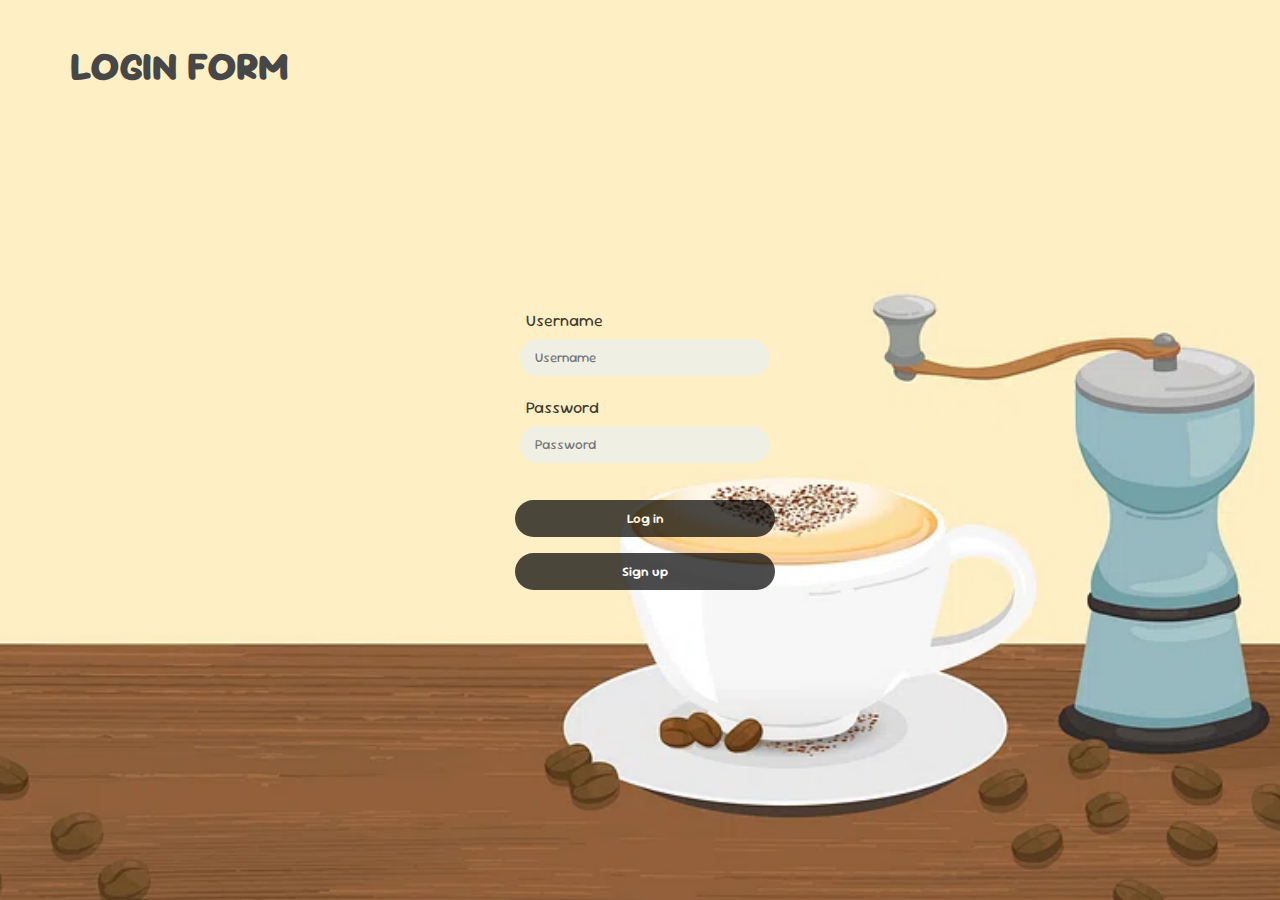
==== index.html @ f9ab08a7 "Add files via upload" ====
<!DOCTYPE html>
<html lang="en">
<head>
    <meta charset="UTF-8">
    <meta name="viewport" content="width=device-width, initial-scale=1.0">
    <title>Login</title>
    <link rel="stylesheet" href="login_design.css">
</head>
<body>
    <div id="login-form" class="form">
        <div class="sub-form">
            <h2>LOGIN FORM</h2>
            <form action="login.php" method="POST">
                <label for="user">Username</label> <br>
                <input type="text" id="username" name="username" placeholder="Username" required> <br>
                <label for="pass">Password</label> <br>
                <input type="password" id="password" name="password" placeholder="Password" required> <br>
                <button name="login" type="submit">Log in</button>   
            </form>
            <a href="signup.php"><button type="button" class="signup-btn">Sign up</button></a>
        </div>
    </div>
</body>
</html>
---- login_design.css ----
@import url('https://fonts.googleapis.com/css2?family=Sour+Gummy:ital,wght@0,100..900;1,100..900&display=swap');
* {
    padding: 0;
    margin: 0;
    box-sizing: border-box; 
    font-family: "Sour Gummy", sans-serif;
}
body {
    height: 100vh;
    background-image: url(coffee.jpg);
    background-size: cover;
    background-position: center;
    background-repeat: no-repeat;
    display: flex;
    justify-content: center;
    align-items: center;
}
button {
    padding: 10px 50px;
    border-radius: 50px;
    color: white;
    margin-top: 1rem;
    cursor: pointer;
    outline: none;
    border-width: 5;
    border: #000000;
    background-color: #000000;
    font-weight: 600;
    font-size: small;
    width: 100%;
    margin-left: 5px;
    border-color: white;
    opacity: 70%;
}
h2 {
    position: absolute;
    top: -40px ;
    left:-70px ;
    padding: 30px 70px;
    display: flex;
    font-size: 40px;
    margin-top: 50px;
    margin-left: 70px;
    font-weight: 800;
    unicode-bidi: isolate;
    color: #474747;
}
label {
    padding-left: 16px;
    opacity: 0.75;
}
input {
    display: block; 
    border-radius: 50px;
    border-style: none;
    outline: none;
    margin-top: 8px;
    padding: 10px 15px; 
    width: 250px; 
    background-color: #eaeeedc5;
   
    margin-left: 10px;
}
.input-box {
    flex: 1;
    margin-bottom: 10px;
    background-color: rgba(255, 255, 255, 0.737);
}
.error-message {

    color: white; 
    padding: 10px; 
    text-align: center; 
    border-radius: 5px; 
    margin-bottom: 15px; 
    font-weight: bold; 
    font-size: 13px; 
    width: 100%; 
    box-sizing: border-box; 
}
.error-message {
    animation: fadeInOut 5s forwards;
}

@keyframes fadeInOut {
    0% {
        opacity: 0;
    }
    10% {
        opacity: 1;
    }
    90% {
        opacity: 1;
    }
    100% {
        opacity: 0;
    }
}
@media screen and (max-width: 768px) {

    input {
        width: 100%;
    }

    button {
        width: 100%; 
    }

    

    
}
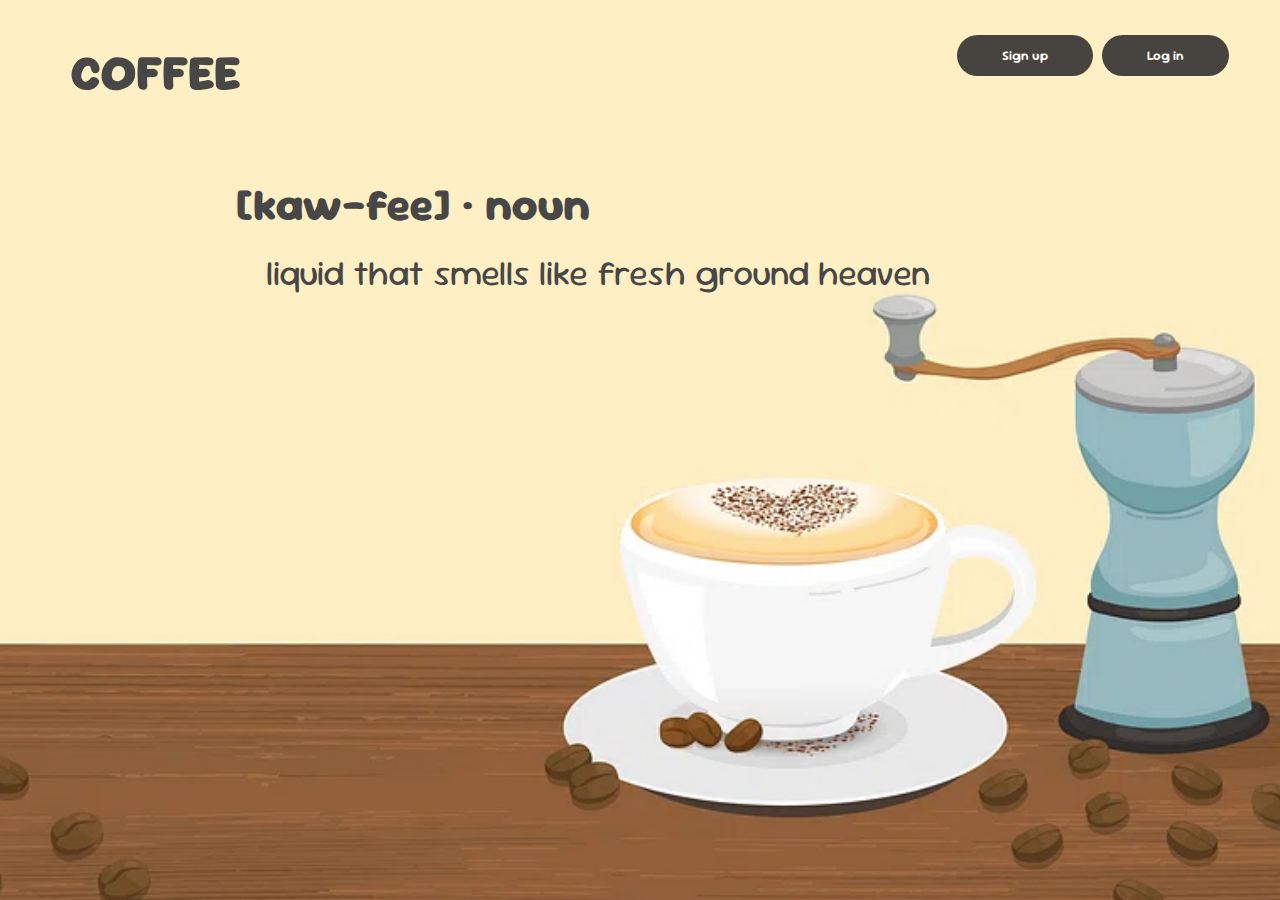
==== commit 81f70e07: "Update and rename index.php to index.html" ====
--- a/index.html
+++ b/index.html
@@ -3,22 +3,19 @@
 <head>
     <meta charset="UTF-8">
     <meta name="viewport" content="width=device-width, initial-scale=1.0">
-    <title>Login</title>
-    <link rel="stylesheet" href="login_design.css">
+    <link rel="stylesheet" href="front.css">
+    <title>welcome</title>
 </head>
 <body>
-    <div id="login-form" class="form">
-        <div class="sub-form">
-            <h2>LOGIN FORM</h2>
-            <form action="login.php" method="POST">
-                <label for="user">Username</label> <br>
-                <input type="text" id="username" name="username" placeholder="Username" required> <br>
-                <label for="pass">Password</label> <br>
-                <input type="password" id="password" name="password" placeholder="Password" required> <br>
-                <button name="login" type="submit">Log in</button>   
-            </form>
-            <a href="signup.php"><button type="button" class="signup-btn">Sign up</button></a>
+      <h1>COFFEE</h1> <br>
+       
+      <label type="text" class="big">[kaw-fee] · noun</label> <br>
+          <label type="text" class="sml">liquid that smells like fresh ground heaven</label>
+      <div class="container"> 
+        <div class="column">
+          <a href="signup.php"><button type="button" class="sgnp-btn">Sign up</button></a> 
+          <a href="login.php"><button type="button" class="lgn-btn">Log in</button></a>  
         </div>
-    </div>
+      </div>
 </body>
-</html>+</html>
--- a/front.css
+++ b/front.css
@@ -0,0 +1,80 @@
+
+@import url('https://fonts.googleapis.com/css2?family=Sour+Gummy:ital,wght@0,100..900;1,100..900&display=swap');
+
+* {
+    padding: 0;
+    margin: 0;
+    font-family: "Sour Gummy", sans-serif;
+    overflow: hidden;
+}
+body {
+    height: 100vh;
+    background-image: url(coffee.jpg);
+    background-size: cover;
+    background-position: center;
+    display: flex;
+}
+h1 {
+    position: absolute;
+    top: -40px ;
+    left:-70px ;
+    padding: 30px 70px;
+    display: flex;
+    font-size: 50px;
+    margin-top: 50px;
+    margin-left: 70px;
+    font-weight: 900;
+    unicode-bidi: isolate;
+    color: #474747;
+}
+label {
+    color: #474747;
+}
+label.big{
+    position: absolute;
+    top: 175px;
+    right: 690px;
+    font-size: 45px;
+    font-weight: 800;
+}
+label.sml {
+    position: absolute;
+    top: 250px;
+    right: 350px;
+    font-size: 35px;
+    
+
+}
+.container {
+    position: absolute;
+    top: 30px;
+    right: 50px;
+    border-radius: 40px;
+    padding: 1px;
+}
+
+button {
+    padding: 12px 45px;
+    border-radius: 50px;
+    color: white;
+    margin-top: 0rem;
+    cursor: pointer;
+    outline: none;
+    border: #000000;
+    background-color: rgb(52, 49, 49);
+    font-weight: 600;
+    font-size: small;
+    width: 100%;
+    margin-left: 0px;
+    opacity: 90%;  
+}
+.column {
+    display: flex;
+    gap: 9px;
+    margin-top: 4px;
+    margin-left: 20px;
+}
+
+
+
+
